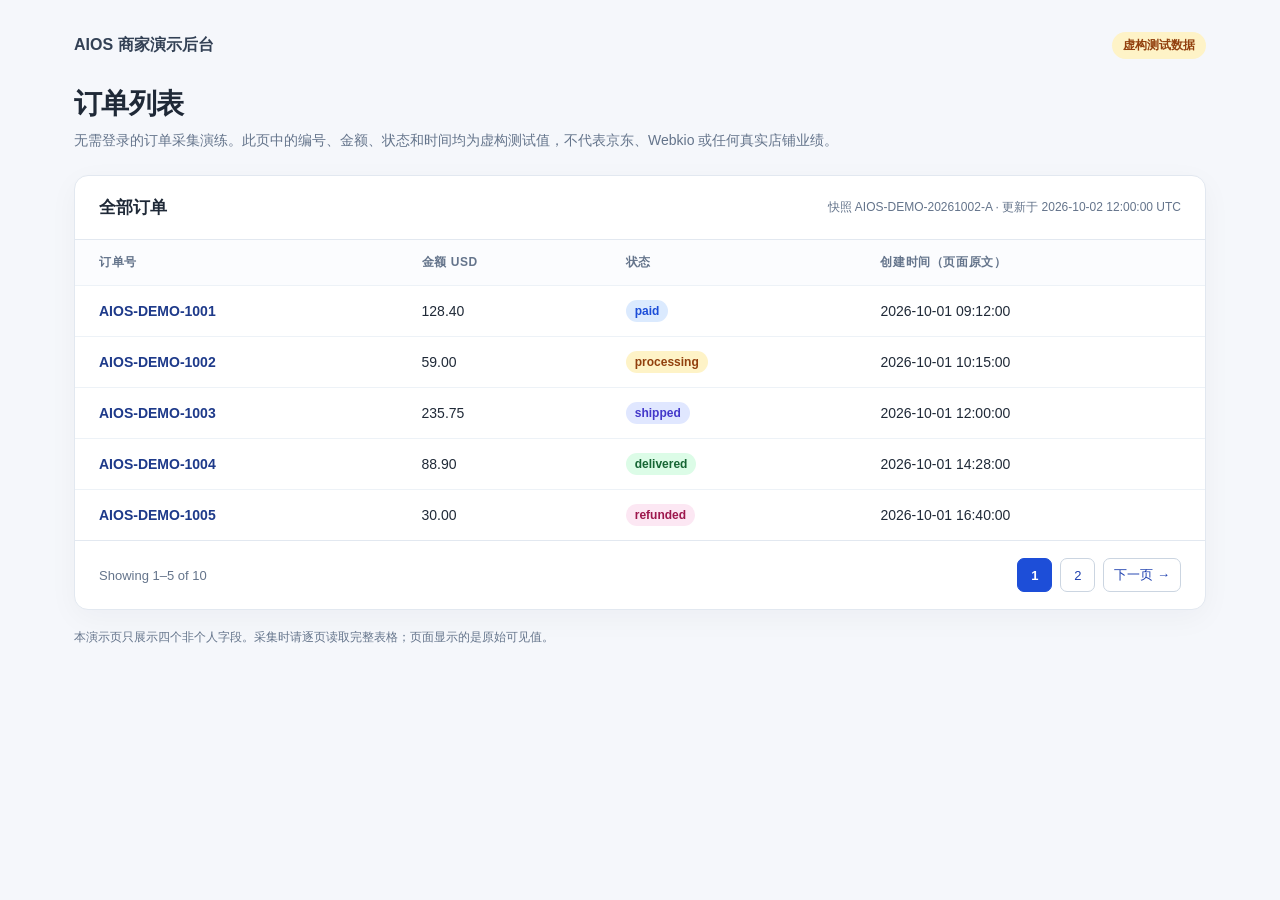
==== docs/index.html @ 689391f9 "Publish synthetic merchant order demo source" ====
<!doctype html>
<html lang="zh-CN">
<head>
  <meta charset="utf-8">
  <meta name="viewport" content="width=device-width, initial-scale=1">
  <meta name="robots" content="noindex,nofollow">
  <title>订单列表 | AIOS 虚构商家演示</title>
  <link rel="stylesheet" href="assets/style.css">
</head>
<body>
  <main class="shell" data-snapshot-id="AIOS-DEMO-20261002-A" data-total-rows="10" data-page-number="1">
    <header class="top"><span class="brand">AIOS 商家演示后台</span><span class="badge">虚构测试数据</span></header>
    <h1 class="title">订单列表</h1>
    <p class="sub">无需登录的订单采集演练。此页中的编号、金额、状态和时间均为虚构测试值，不代表京东、Webkio 或任何真实店铺业绩。</p>
    <section class="panel" aria-label="虚构订单表，第 1 页，共 2 页">
      <div class="panel-head"><h2>全部订单</h2><span class="snapshot">快照 AIOS-DEMO-20261002-A · 更新于 2026-10-02 12:00:00 UTC</span></div>
      <div class="scroll"><table>
        <thead><tr><th scope="col">订单号</th><th scope="col">金额 USD</th><th scope="col">状态</th><th scope="col">创建时间（页面原文）</th></tr></thead>
        <tbody>
          <tr><td data-field="order_id" class="order-id">AIOS-DEMO-1001</td><td data-field="total_usd" class="money">128.40</td><td data-field="status"><span class="status paid">paid</span></td><td data-field="created_raw" class="date">2026-10-01 09:12:00</td></tr>
          <tr><td data-field="order_id" class="order-id">AIOS-DEMO-1002</td><td data-field="total_usd" class="money">59.00</td><td data-field="status"><span class="status processing">processing</span></td><td data-field="created_raw" class="date">2026-10-01 10:15:00</td></tr>
          <tr><td data-field="order_id" class="order-id">AIOS-DEMO-1003</td><td data-field="total_usd" class="money">235.75</td><td data-field="status"><span class="status shipped">shipped</span></td><td data-field="created_raw" class="date">2026-10-01 12:00:00</td></tr>
          <tr><td data-field="order_id" class="order-id">AIOS-DEMO-1004</td><td data-field="total_usd" class="money">88.90</td><td data-field="status"><span class="status delivered">delivered</span></td><td data-field="created_raw" class="date">2026-10-01 14:28:00</td></tr>
          <tr><td data-field="order_id" class="order-id">AIOS-DEMO-1005</td><td data-field="total_usd" class="money">30.00</td><td data-field="status"><span class="status refunded">refunded</span></td><td data-field="created_raw" class="date">2026-10-01 16:40:00</td></tr>
        </tbody>
      </table></div>
      <nav class="pager" aria-label="订单分页"><span>Showing 1–5 of 10</span><div class="pager-links"><strong aria-current="page">1</strong><a href="page-2.html">2</a><a href="page-2.html">下一页 →</a></div></nav>
    </section>
    <p class="note">本演示页只展示四个非个人字段。采集时请逐页读取完整表格；页面显示的是原始可见值。</p>
  </main>
</body>
</html>
---- docs/assets/style.css ----
:root{font-family:Inter,-apple-system,BlinkMacSystemFont,"Segoe UI",sans-serif;color:#1f2937;background:#f5f7fb}*{box-sizing:border-box}body{margin:0}.shell{max-width:1180px;margin:0 auto;padding:32px 24px}.top{display:flex;align-items:center;justify-content:space-between;gap:20px;margin-bottom:26px}.brand{font-size:16px;font-weight:750;color:#334155}.badge{display:inline-block;border-radius:999px;background:#fef3c7;color:#92400e;padding:5px 11px;font-size:12px;font-weight:700}.title{margin:0 0 6px;font-size:28px;letter-spacing:-.025em}.sub{margin:0;color:#64748b;font-size:14px;line-height:1.6}.panel{background:#fff;border:1px solid #e2e8f0;border-radius:14px;box-shadow:0 8px 30px #0f172a0a;overflow:hidden;margin-top:24px}.panel-head{padding:20px 24px;border-bottom:1px solid #e2e8f0;display:flex;justify-content:space-between;gap:12px;align-items:center}.panel-head h2{font-size:17px;margin:0}.snapshot{color:#64748b;font-size:12px}.scroll{overflow-x:auto}table{width:100%;border-collapse:collapse;min-width:700px;text-align:left}th,td{padding:14px 24px;border-bottom:1px solid #edf2f7;font-size:14px}th{color:#64748b;background:#fbfcfe;font-size:12px;font-weight:700;text-transform:uppercase;letter-spacing:.05em}tbody tr:last-child td{border-bottom:0}.order-id{font-weight:650;color:#1e3a8a;font-variant-numeric:tabular-nums}.money,.date{font-variant-numeric:tabular-nums}.status{display:inline-block;padding:4px 9px;border-radius:999px;font-size:12px;font-weight:650}.paid{background:#dbeafe;color:#1d4ed8}.processing{background:#fef3c7;color:#92400e}.shipped{background:#e0e7ff;color:#4338ca}.delivered{background:#dcfce7;color:#166534}.refunded{background:#fce7f3;color:#9d174d}.cancelled{background:#f1f5f9;color:#475569}.pager{border-top:1px solid #e2e8f0;padding:17px 24px;display:flex;align-items:center;justify-content:space-between;gap:18px;color:#64748b;font-size:13px}.pager-links{display:flex;gap:8px;align-items:center}.pager-links a,.pager-links strong{display:inline-flex;align-items:center;justify-content:center;min-width:35px;height:34px;border:1px solid #cbd5e1;border-radius:7px;text-decoration:none;color:#1e40af;font-size:13px;padding:0 10px}.pager-links strong{background:#1d4ed8;border-color:#1d4ed8;color:#fff}.note{font-size:12px;color:#64748b;margin:18px 0;line-height:1.6}@media(max-width:640px){.shell{padding:20px 12px}.top{align-items:flex-start}.title{font-size:23px}.panel-head{display:block}.snapshot{margin-top:8px}.pager{align-items:flex-start;flex-direction:column}}
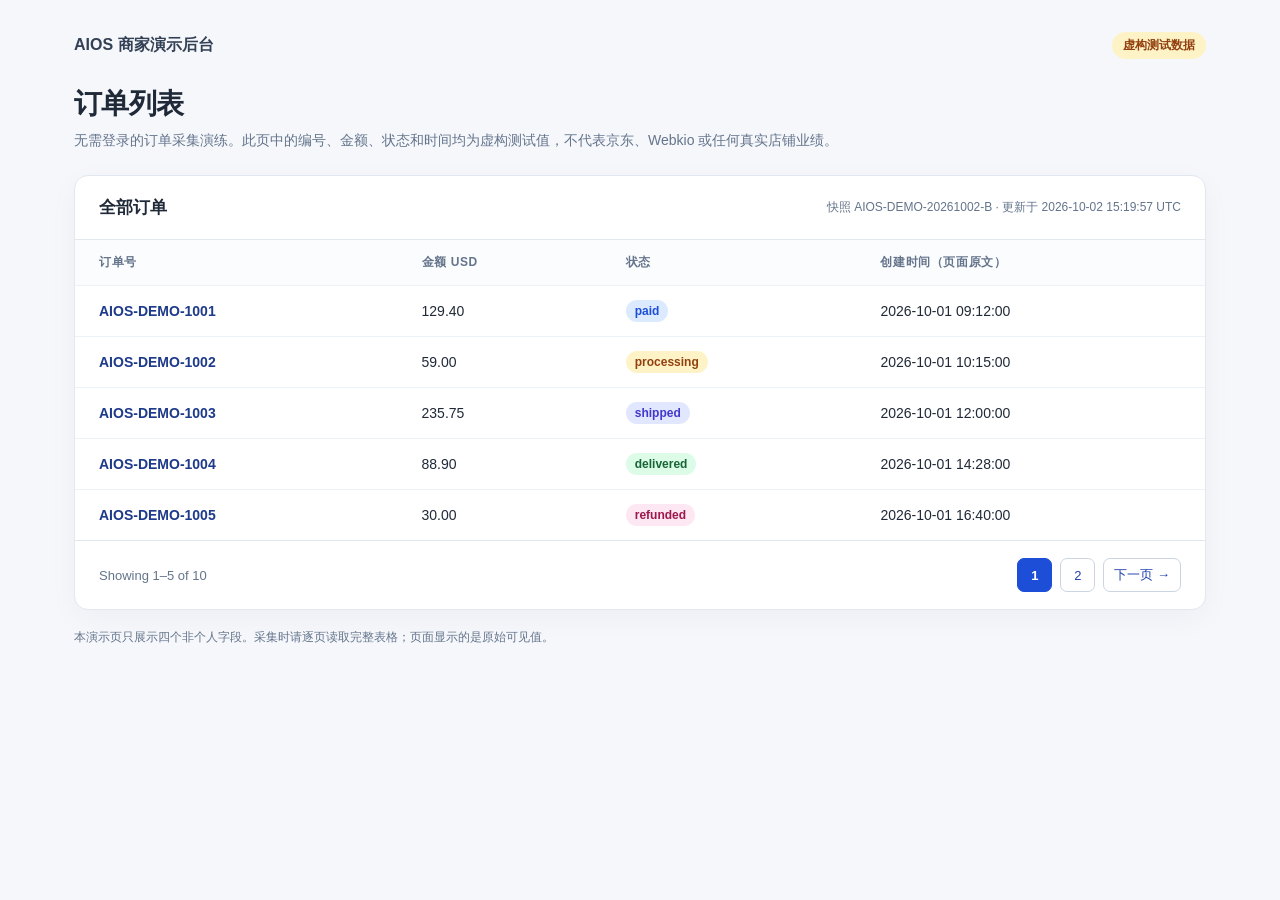
==== commit 661b6fe6: "Publish synthetic snapshot B for independent Dot pipeline trial" ====
--- a/docs/index.html
+++ b/docs/index.html
@@ -8,16 +8,16 @@
   <link rel="stylesheet" href="assets/style.css">
 </head>
 <body>
-  <main class="shell" data-snapshot-id="AIOS-DEMO-20261002-A" data-total-rows="10" data-page-number="1">
+  <main class="shell" data-snapshot-id="AIOS-DEMO-20261002-B" data-total-rows="10" data-page-number="1">
     <header class="top"><span class="brand">AIOS 商家演示后台</span><span class="badge">虚构测试数据</span></header>
     <h1 class="title">订单列表</h1>
     <p class="sub">无需登录的订单采集演练。此页中的编号、金额、状态和时间均为虚构测试值，不代表京东、Webkio 或任何真实店铺业绩。</p>
     <section class="panel" aria-label="虚构订单表，第 1 页，共 2 页">
-      <div class="panel-head"><h2>全部订单</h2><span class="snapshot">快照 AIOS-DEMO-20261002-A · 更新于 2026-10-02 12:00:00 UTC</span></div>
+      <div class="panel-head"><h2>全部订单</h2><span class="snapshot">快照 AIOS-DEMO-20261002-B · 更新于 2026-10-02 15:19:57 UTC</span></div>
       <div class="scroll"><table>
         <thead><tr><th scope="col">订单号</th><th scope="col">金额 USD</th><th scope="col">状态</th><th scope="col">创建时间（页面原文）</th></tr></thead>
         <tbody>
-          <tr><td data-field="order_id" class="order-id">AIOS-DEMO-1001</td><td data-field="total_usd" class="money">128.40</td><td data-field="status"><span class="status paid">paid</span></td><td data-field="created_raw" class="date">2026-10-01 09:12:00</td></tr>
+          <tr><td data-field="order_id" class="order-id">AIOS-DEMO-1001</td><td data-field="total_usd" class="money">129.40</td><td data-field="status"><span class="status paid">paid</span></td><td data-field="created_raw" class="date">2026-10-01 09:12:00</td></tr>
           <tr><td data-field="order_id" class="order-id">AIOS-DEMO-1002</td><td data-field="total_usd" class="money">59.00</td><td data-field="status"><span class="status processing">processing</span></td><td data-field="created_raw" class="date">2026-10-01 10:15:00</td></tr>
           <tr><td data-field="order_id" class="order-id">AIOS-DEMO-1003</td><td data-field="total_usd" class="money">235.75</td><td data-field="status"><span class="status shipped">shipped</span></td><td data-field="created_raw" class="date">2026-10-01 12:00:00</td></tr>
           <tr><td data-field="order_id" class="order-id">AIOS-DEMO-1004</td><td data-field="total_usd" class="money">88.90</td><td data-field="status"><span class="status delivered">delivered</span></td><td data-field="created_raw" class="date">2026-10-01 14:28:00</td></tr>
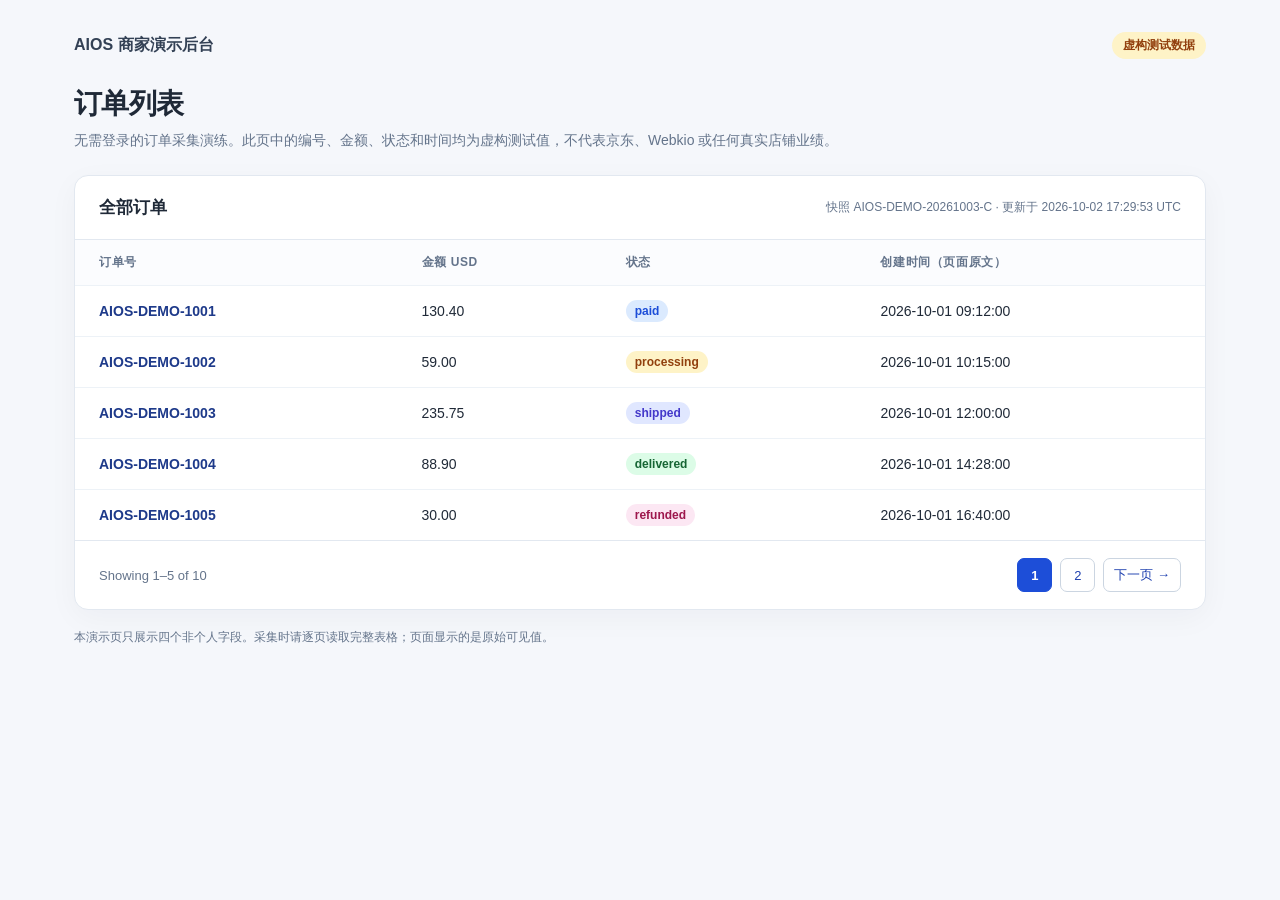
==== commit dd050348: "Publish synthetic snapshot C for independent Dot pipeline trial" ====
--- a/docs/index.html
+++ b/docs/index.html
@@ -8,16 +8,16 @@
   <link rel="stylesheet" href="assets/style.css">
 </head>
 <body>
-  <main class="shell" data-snapshot-id="AIOS-DEMO-20261002-B" data-total-rows="10" data-page-number="1">
+  <main class="shell" data-snapshot-id="AIOS-DEMO-20261003-C" data-total-rows="10" data-page-number="1">
     <header class="top"><span class="brand">AIOS 商家演示后台</span><span class="badge">虚构测试数据</span></header>
     <h1 class="title">订单列表</h1>
     <p class="sub">无需登录的订单采集演练。此页中的编号、金额、状态和时间均为虚构测试值，不代表京东、Webkio 或任何真实店铺业绩。</p>
     <section class="panel" aria-label="虚构订单表，第 1 页，共 2 页">
-      <div class="panel-head"><h2>全部订单</h2><span class="snapshot">快照 AIOS-DEMO-20261002-B · 更新于 2026-10-02 15:19:57 UTC</span></div>
+      <div class="panel-head"><h2>全部订单</h2><span class="snapshot">快照 AIOS-DEMO-20261003-C · 更新于 2026-10-02 17:29:53 UTC</span></div>
       <div class="scroll"><table>
         <thead><tr><th scope="col">订单号</th><th scope="col">金额 USD</th><th scope="col">状态</th><th scope="col">创建时间（页面原文）</th></tr></thead>
         <tbody>
-          <tr><td data-field="order_id" class="order-id">AIOS-DEMO-1001</td><td data-field="total_usd" class="money">129.40</td><td data-field="status"><span class="status paid">paid</span></td><td data-field="created_raw" class="date">2026-10-01 09:12:00</td></tr>
+          <tr><td data-field="order_id" class="order-id">AIOS-DEMO-1001</td><td data-field="total_usd" class="money">130.40</td><td data-field="status"><span class="status paid">paid</span></td><td data-field="created_raw" class="date">2026-10-01 09:12:00</td></tr>
           <tr><td data-field="order_id" class="order-id">AIOS-DEMO-1002</td><td data-field="total_usd" class="money">59.00</td><td data-field="status"><span class="status processing">processing</span></td><td data-field="created_raw" class="date">2026-10-01 10:15:00</td></tr>
           <tr><td data-field="order_id" class="order-id">AIOS-DEMO-1003</td><td data-field="total_usd" class="money">235.75</td><td data-field="status"><span class="status shipped">shipped</span></td><td data-field="created_raw" class="date">2026-10-01 12:00:00</td></tr>
           <tr><td data-field="order_id" class="order-id">AIOS-DEMO-1004</td><td data-field="total_usd" class="money">88.90</td><td data-field="status"><span class="status delivered">delivered</span></td><td data-field="created_raw" class="date">2026-10-01 14:28:00</td></tr>
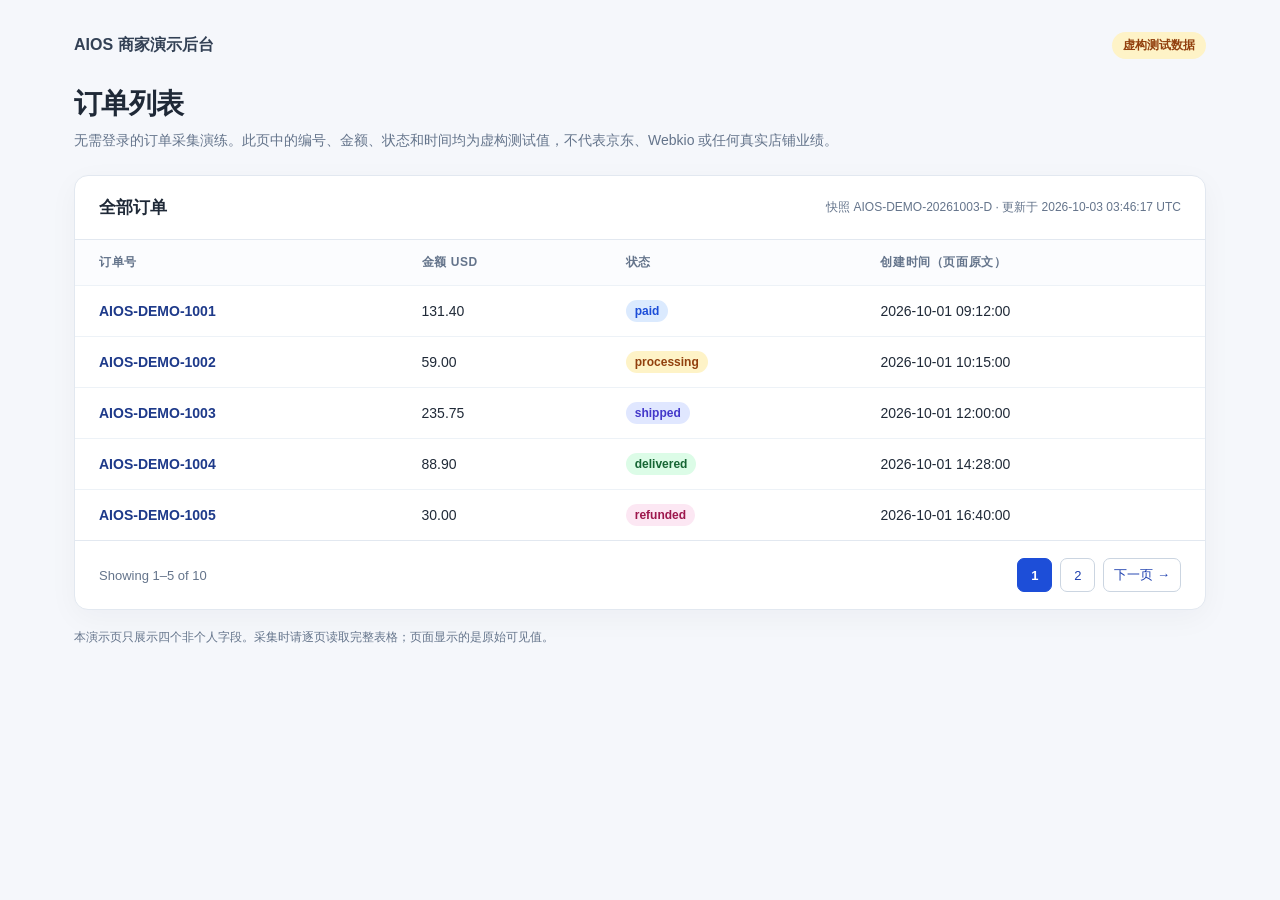
==== commit 610a100f: "Publish synthetic snapshot D for independent Dot OSS trial" ====
--- a/docs/index.html
+++ b/docs/index.html
@@ -8,16 +8,16 @@
   <link rel="stylesheet" href="assets/style.css">
 </head>
 <body>
-  <main class="shell" data-snapshot-id="AIOS-DEMO-20261003-C" data-total-rows="10" data-page-number="1">
+  <main class="shell" data-snapshot-id="AIOS-DEMO-20261003-D" data-total-rows="10" data-page-number="1">
     <header class="top"><span class="brand">AIOS 商家演示后台</span><span class="badge">虚构测试数据</span></header>
     <h1 class="title">订单列表</h1>
     <p class="sub">无需登录的订单采集演练。此页中的编号、金额、状态和时间均为虚构测试值，不代表京东、Webkio 或任何真实店铺业绩。</p>
     <section class="panel" aria-label="虚构订单表，第 1 页，共 2 页">
-      <div class="panel-head"><h2>全部订单</h2><span class="snapshot">快照 AIOS-DEMO-20261003-C · 更新于 2026-10-02 17:29:53 UTC</span></div>
+      <div class="panel-head"><h2>全部订单</h2><span class="snapshot">快照 AIOS-DEMO-20261003-D · 更新于 2026-10-03 03:46:17 UTC</span></div>
       <div class="scroll"><table>
         <thead><tr><th scope="col">订单号</th><th scope="col">金额 USD</th><th scope="col">状态</th><th scope="col">创建时间（页面原文）</th></tr></thead>
         <tbody>
-          <tr><td data-field="order_id" class="order-id">AIOS-DEMO-1001</td><td data-field="total_usd" class="money">130.40</td><td data-field="status"><span class="status paid">paid</span></td><td data-field="created_raw" class="date">2026-10-01 09:12:00</td></tr>
+          <tr><td data-field="order_id" class="order-id">AIOS-DEMO-1001</td><td data-field="total_usd" class="money">131.40</td><td data-field="status"><span class="status paid">paid</span></td><td data-field="created_raw" class="date">2026-10-01 09:12:00</td></tr>
           <tr><td data-field="order_id" class="order-id">AIOS-DEMO-1002</td><td data-field="total_usd" class="money">59.00</td><td data-field="status"><span class="status processing">processing</span></td><td data-field="created_raw" class="date">2026-10-01 10:15:00</td></tr>
           <tr><td data-field="order_id" class="order-id">AIOS-DEMO-1003</td><td data-field="total_usd" class="money">235.75</td><td data-field="status"><span class="status shipped">shipped</span></td><td data-field="created_raw" class="date">2026-10-01 12:00:00</td></tr>
           <tr><td data-field="order_id" class="order-id">AIOS-DEMO-1004</td><td data-field="total_usd" class="money">88.90</td><td data-field="status"><span class="status delivered">delivered</span></td><td data-field="created_raw" class="date">2026-10-01 14:28:00</td></tr>
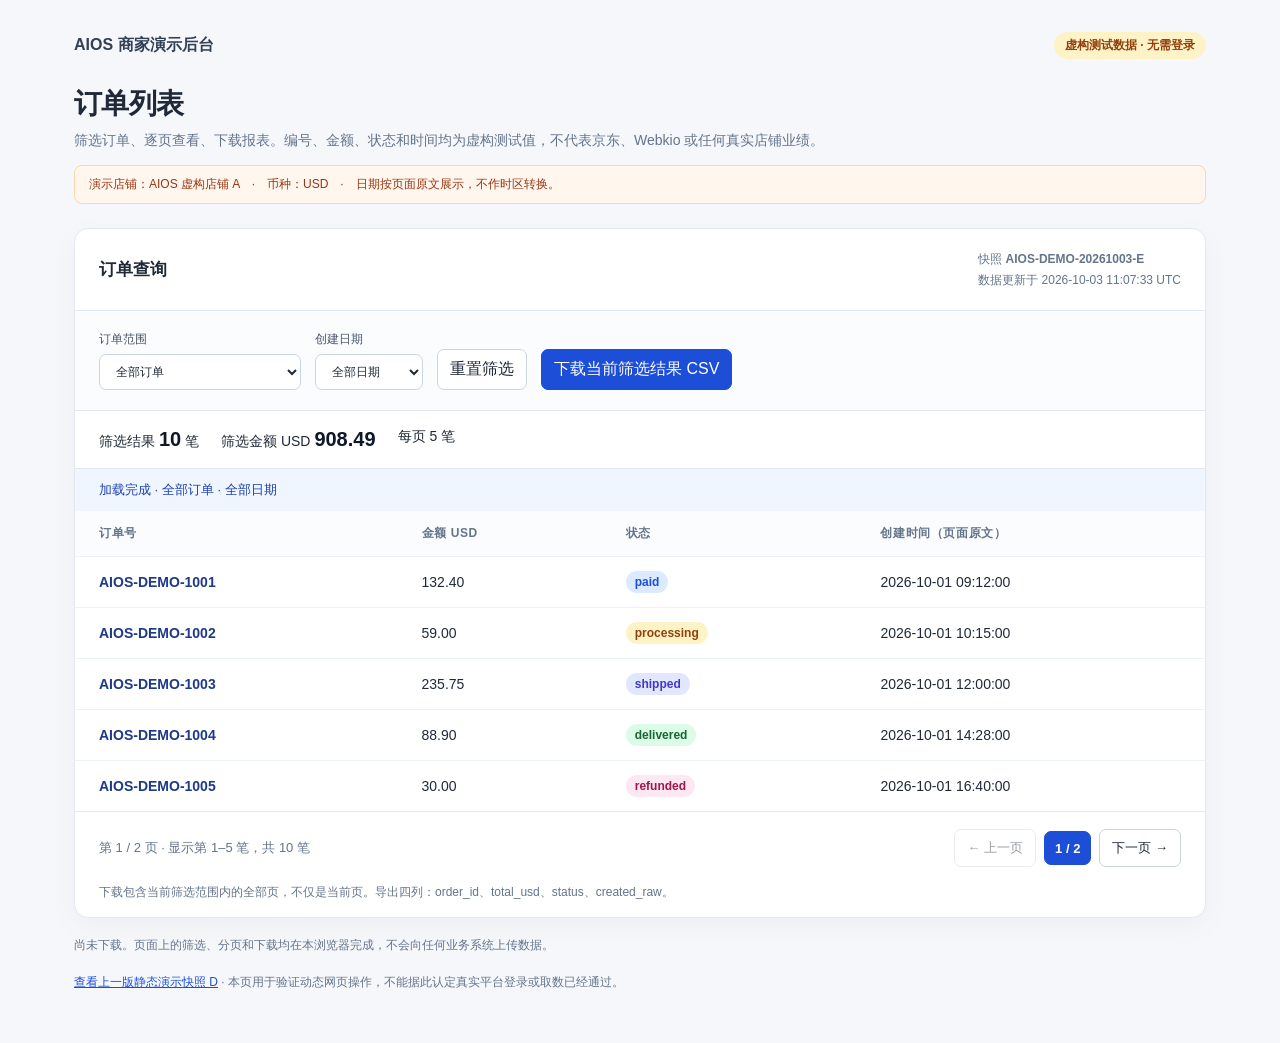
==== commit d271f7c2: "Add synthetic E interactive source for native Dot collection trial" ====
--- a/docs/index.html
+++ b/docs/index.html
@@ -4,29 +4,41 @@
   <meta charset="utf-8">
   <meta name="viewport" content="width=device-width, initial-scale=1">
   <meta name="robots" content="noindex,nofollow">
-  <title>订单列表 | AIOS 虚构商家演示</title>
+  <link rel="icon" href="data:,">
+  <title>订单列表 · 动态取数演练 | AIOS 虚构商家演示</title>
   <link rel="stylesheet" href="assets/style.css">
+  <style>
+    button,select{font:inherit;border:1px solid #cbd5e1;border-radius:7px;background:white;padding:9px 12px;color:#1f2937}button{cursor:pointer}button:disabled{opacity:.45;cursor:default}button.primary{background:#1d4ed8;border-color:#1d4ed8;color:white}.filters{display:flex;flex-wrap:wrap;gap:14px;align-items:end;padding:20px 24px;background:#fbfcfe;border-bottom:1px solid #e2e8f0}.filters label{display:grid;gap:6px;font-size:12px;color:#475569}.summary{display:flex;gap:22px;flex-wrap:wrap;padding:17px 24px;border-bottom:1px solid #e2e8f0;font-size:14px}.summary strong{font-size:20px;color:#0f172a}.loading{padding:12px 24px;color:#1e40af;background:#eff6ff;font-size:13px;min-height:40px}.download-note{padding:0 24px 16px;margin:0;font-size:12px;color:#64748b}.empty{text-align:center;color:#64748b}.snapshot{line-height:1.7}.pager-links button{font-size:13px}.banner{font-size:12px;background:#fff7ed;color:#9a3412;padding:10px 14px;border:1px solid #fed7aa;border-radius:8px;margin-top:14px}a{color:#1d4ed8}button:focus-visible,select:focus-visible,a:focus-visible{outline:3px solid #60a5fa;outline-offset:3px}
+  </style>
+  <script defer src="assets/fixture-data.js"></script>
+  <script defer src="assets/app.js"></script>
 </head>
 <body>
-  <main class="shell" data-snapshot-id="AIOS-DEMO-20261003-D" data-total-rows="10" data-page-number="1">
-    <header class="top"><span class="brand">AIOS 商家演示后台</span><span class="badge">虚构测试数据</span></header>
+  <main class="shell" data-snapshot-id="AIOS-DEMO-20261003-E" data-source-updated-at="2026-10-03 11:07:33 UTC" data-total-rows="10" data-page-number="1" data-initial-page="1">
+    <header class="top"><span class="brand">AIOS 商家演示后台</span><span class="badge">虚构测试数据 · 无需登录</span></header>
     <h1 class="title">订单列表</h1>
-    <p class="sub">无需登录的订单采集演练。此页中的编号、金额、状态和时间均为虚构测试值，不代表京东、Webkio 或任何真实店铺业绩。</p>
-    <section class="panel" aria-label="虚构订单表，第 1 页，共 2 页">
-      <div class="panel-head"><h2>全部订单</h2><span class="snapshot">快照 AIOS-DEMO-20261003-D · 更新于 2026-10-03 03:46:17 UTC</span></div>
-      <div class="scroll"><table>
-        <thead><tr><th scope="col">订单号</th><th scope="col">金额 USD</th><th scope="col">状态</th><th scope="col">创建时间（页面原文）</th></tr></thead>
-        <tbody>
-          <tr><td data-field="order_id" class="order-id">AIOS-DEMO-1001</td><td data-field="total_usd" class="money">131.40</td><td data-field="status"><span class="status paid">paid</span></td><td data-field="created_raw" class="date">2026-10-01 09:12:00</td></tr>
-          <tr><td data-field="order_id" class="order-id">AIOS-DEMO-1002</td><td data-field="total_usd" class="money">59.00</td><td data-field="status"><span class="status processing">processing</span></td><td data-field="created_raw" class="date">2026-10-01 10:15:00</td></tr>
-          <tr><td data-field="order_id" class="order-id">AIOS-DEMO-1003</td><td data-field="total_usd" class="money">235.75</td><td data-field="status"><span class="status shipped">shipped</span></td><td data-field="created_raw" class="date">2026-10-01 12:00:00</td></tr>
-          <tr><td data-field="order_id" class="order-id">AIOS-DEMO-1004</td><td data-field="total_usd" class="money">88.90</td><td data-field="status"><span class="status delivered">delivered</span></td><td data-field="created_raw" class="date">2026-10-01 14:28:00</td></tr>
-          <tr><td data-field="order_id" class="order-id">AIOS-DEMO-1005</td><td data-field="total_usd" class="money">30.00</td><td data-field="status"><span class="status refunded">refunded</span></td><td data-field="created_raw" class="date">2026-10-01 16:40:00</td></tr>
-        </tbody>
-      </table></div>
-      <nav class="pager" aria-label="订单分页"><span>Showing 1–5 of 10</span><div class="pager-links"><strong aria-current="page">1</strong><a href="page-2.html">2</a><a href="page-2.html">下一页 →</a></div></nav>
+    <p class="sub">筛选订单、逐页查看、下载报表。编号、金额、状态和时间均为虚构测试值，不代表京东、Webkio 或任何真实店铺业绩。</p>
+    <p class="banner">演示店铺：AIOS 虚构店铺 A　·　币种：USD　·　日期按页面原文展示，不作时区转换。</p>
+    <section class="panel" aria-label="虚构订单列表" aria-busy="true">
+      <div class="panel-head"><h2>订单查询</h2><span class="snapshot">快照 <b>AIOS-DEMO-20261003-E</b><br>数据更新于 <time id="source-updated">2026-10-03 11:07:33 UTC</time></span></div>
+      <form class="filters" id="filters">
+        <label for="status-filter">订单范围<select id="status-filter" disabled>
+          <option value="all">全部订单</option><option value="eligible">有效订单（排除退款、取消）</option>
+          <option value="paid">已支付 paid</option><option value="processing">处理中 processing</option><option value="shipped">已发货 shipped</option><option value="delivered">已送达 delivered</option><option value="refunded">已退款 refunded</option><option value="cancelled">已取消 cancelled</option>
+        </select></label>
+        <label for="date-filter">创建日期<select id="date-filter" disabled><option value="all">全部日期</option><option value="2026-10-01">2026-10-01</option><option value="2026-10-02">2026-10-02</option></select></label>
+        <button type="button" id="reset" disabled>重置筛选</button>
+        <button type="button" id="download" class="primary" disabled>下载当前筛选结果 CSV</button>
+      </form>
+      <div class="summary"><span>筛选结果 <strong id="filtered-count">—</strong> 笔</span><span>筛选金额 USD <strong id="filtered-total">—</strong></span><span>每页 5 笔</span></div>
+      <div id="load-state" class="loading" role="status" aria-live="polite">正在加载演示订单，请稍候…</div>
+      <div class="scroll"><table aria-label="当前页订单"><thead><tr><th scope="col">订单号</th><th scope="col">金额 USD</th><th scope="col">状态</th><th scope="col">创建时间（页面原文）</th></tr></thead><tbody id="order-rows"></tbody></table></div>
+      <nav class="pager" aria-label="订单分页"><span id="page-summary">正在加载…</span><div class="pager-links"><button type="button" id="previous" disabled>← 上一页</button><strong id="page-number" aria-current="page">—</strong><button type="button" id="next" disabled>下一页 →</button></div></nav>
+      <p class="download-note">下载包含当前筛选范围内的全部页，不仅是当前页。导出四列：order_id、total_usd、status、created_raw。</p>
     </section>
-    <p class="note">本演示页只展示四个非个人字段。采集时请逐页读取完整表格；页面显示的是原始可见值。</p>
+    <p class="note" id="download-state" role="status" aria-live="polite">尚未下载。页面上的筛选、分页和下载均在本浏览器完成，不会向任何业务系统上传数据。</p>
+    <p class="note"><a href="snapshots/AIOS-DEMO-20261003-D/">查看上一版静态演示快照 D</a> · 本页用于验证动态网页操作，不能据此认定真实平台登录或取数已经通过。</p>
+    <noscript><p class="banner">此演示需要启用 JavaScript 才能筛选、翻页和下载。数据加载尚未完成。</p></noscript>
   </main>
 </body>
 </html>
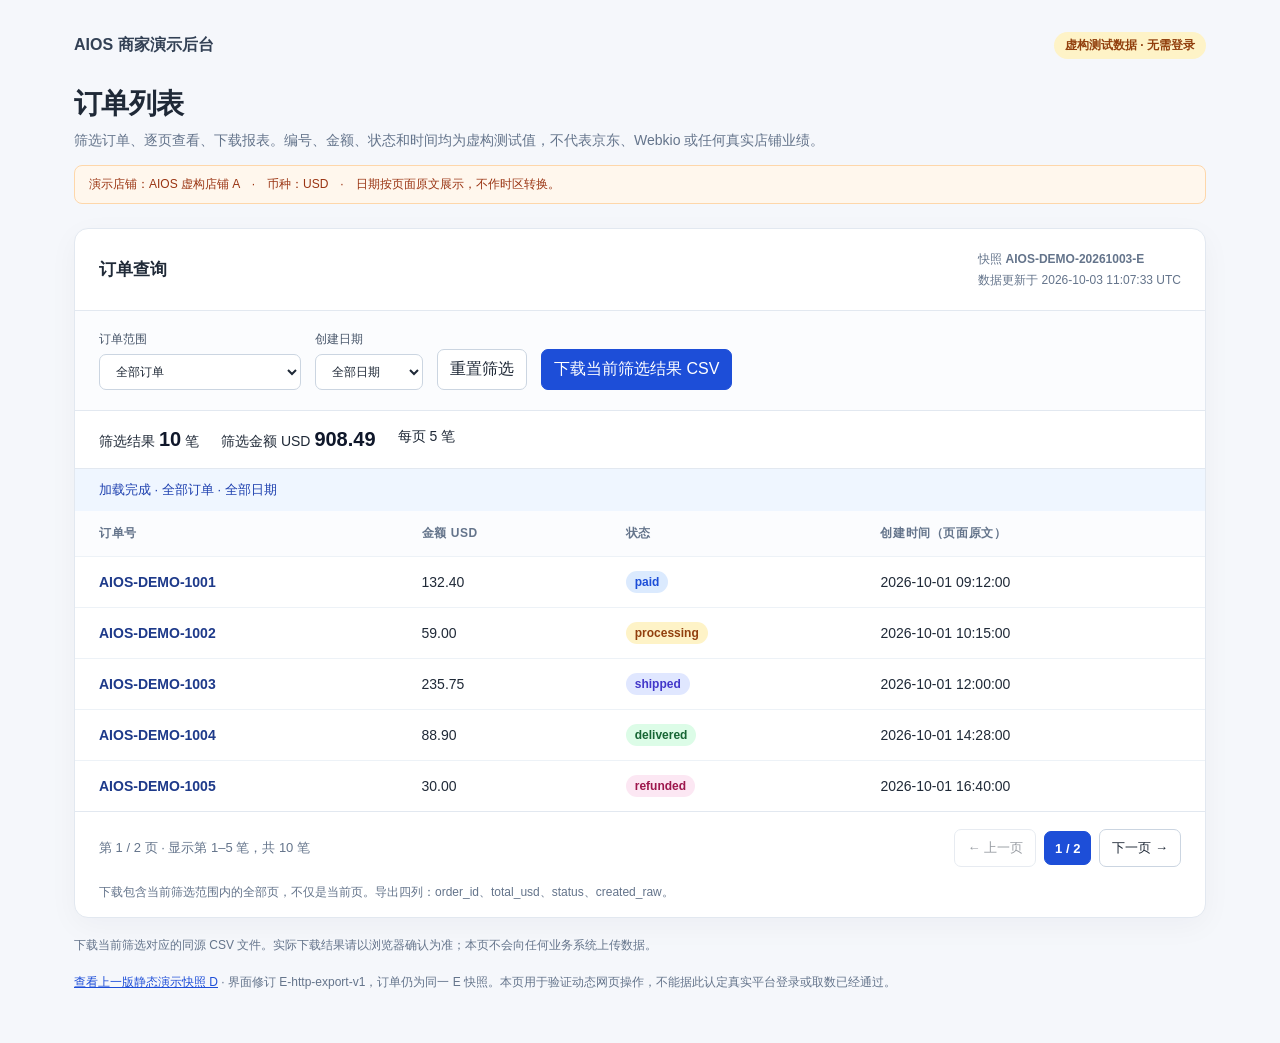
==== commit c698a4c6: "Synthetic E HTTP export links; business rows unchanged" ====
--- a/docs/index.html
+++ b/docs/index.html
@@ -8,13 +8,13 @@
   <title>订单列表 · 动态取数演练 | AIOS 虚构商家演示</title>
   <link rel="stylesheet" href="assets/style.css">
   <style>
-    button,select{font:inherit;border:1px solid #cbd5e1;border-radius:7px;background:white;padding:9px 12px;color:#1f2937}button{cursor:pointer}button:disabled{opacity:.45;cursor:default}button.primary{background:#1d4ed8;border-color:#1d4ed8;color:white}.filters{display:flex;flex-wrap:wrap;gap:14px;align-items:end;padding:20px 24px;background:#fbfcfe;border-bottom:1px solid #e2e8f0}.filters label{display:grid;gap:6px;font-size:12px;color:#475569}.summary{display:flex;gap:22px;flex-wrap:wrap;padding:17px 24px;border-bottom:1px solid #e2e8f0;font-size:14px}.summary strong{font-size:20px;color:#0f172a}.loading{padding:12px 24px;color:#1e40af;background:#eff6ff;font-size:13px;min-height:40px}.download-note{padding:0 24px 16px;margin:0;font-size:12px;color:#64748b}.empty{text-align:center;color:#64748b}.snapshot{line-height:1.7}.pager-links button{font-size:13px}.banner{font-size:12px;background:#fff7ed;color:#9a3412;padding:10px 14px;border:1px solid #fed7aa;border-radius:8px;margin-top:14px}a{color:#1d4ed8}button:focus-visible,select:focus-visible,a:focus-visible{outline:3px solid #60a5fa;outline-offset:3px}
+    button,select,a.download{font:inherit;border:1px solid #cbd5e1;border-radius:7px;background:white;padding:9px 12px;color:#1f2937}button{cursor:pointer}button:disabled,a.download[aria-disabled="true"]{opacity:.45;cursor:default}a.download{text-decoration:none}a.download[aria-disabled="true"]{pointer-events:none}button.primary,a.download.primary{background:#1d4ed8;border-color:#1d4ed8;color:white}.filters{display:flex;flex-wrap:wrap;gap:14px;align-items:end;padding:20px 24px;background:#fbfcfe;border-bottom:1px solid #e2e8f0}.filters label{display:grid;gap:6px;font-size:12px;color:#475569}.summary{display:flex;gap:22px;flex-wrap:wrap;padding:17px 24px;border-bottom:1px solid #e2e8f0;font-size:14px}.summary strong{font-size:20px;color:#0f172a}.loading{padding:12px 24px;color:#1e40af;background:#eff6ff;font-size:13px;min-height:40px}.download-note{padding:0 24px 16px;margin:0;font-size:12px;color:#64748b}.empty{text-align:center;color:#64748b}.snapshot{line-height:1.7}.pager-links button{font-size:13px}.banner{font-size:12px;background:#fff7ed;color:#9a3412;padding:10px 14px;border:1px solid #fed7aa;border-radius:8px;margin-top:14px}a{color:#1d4ed8}button:focus-visible,select:focus-visible,a:focus-visible{outline:3px solid #60a5fa;outline-offset:3px}
   </style>
   <script defer src="assets/fixture-data.js"></script>
   <script defer src="assets/app.js"></script>
 </head>
 <body>
-  <main class="shell" data-snapshot-id="AIOS-DEMO-20261003-E" data-source-updated-at="2026-10-03 11:07:33 UTC" data-total-rows="10" data-page-number="1" data-initial-page="1">
+  <main class="shell" data-ui-revision="E-http-export-v1" data-snapshot-id="AIOS-DEMO-20261003-E" data-source-updated-at="2026-10-03 11:07:33 UTC" data-total-rows="10" data-page-number="1" data-initial-page="1">
     <header class="top"><span class="brand">AIOS 商家演示后台</span><span class="badge">虚构测试数据 · 无需登录</span></header>
     <h1 class="title">订单列表</h1>
     <p class="sub">筛选订单、逐页查看、下载报表。编号、金额、状态和时间均为虚构测试值，不代表京东、Webkio 或任何真实店铺业绩。</p>
@@ -28,7 +28,7 @@
         </select></label>
         <label for="date-filter">创建日期<select id="date-filter" disabled><option value="all">全部日期</option><option value="2026-10-01">2026-10-01</option><option value="2026-10-02">2026-10-02</option></select></label>
         <button type="button" id="reset" disabled>重置筛选</button>
-        <button type="button" id="download" class="primary" disabled>下载当前筛选结果 CSV</button>
+        <a id="download" class="primary download" aria-disabled="true" tabindex="-1">下载当前筛选结果 CSV</a>
       </form>
       <div class="summary"><span>筛选结果 <strong id="filtered-count">—</strong> 笔</span><span>筛选金额 USD <strong id="filtered-total">—</strong></span><span>每页 5 笔</span></div>
       <div id="load-state" class="loading" role="status" aria-live="polite">正在加载演示订单，请稍候…</div>
@@ -36,8 +36,8 @@
       <nav class="pager" aria-label="订单分页"><span id="page-summary">正在加载…</span><div class="pager-links"><button type="button" id="previous" disabled>← 上一页</button><strong id="page-number" aria-current="page">—</strong><button type="button" id="next" disabled>下一页 →</button></div></nav>
       <p class="download-note">下载包含当前筛选范围内的全部页，不仅是当前页。导出四列：order_id、total_usd、status、created_raw。</p>
     </section>
-    <p class="note" id="download-state" role="status" aria-live="polite">尚未下载。页面上的筛选、分页和下载均在本浏览器完成，不会向任何业务系统上传数据。</p>
-    <p class="note"><a href="snapshots/AIOS-DEMO-20261003-D/">查看上一版静态演示快照 D</a> · 本页用于验证动态网页操作，不能据此认定真实平台登录或取数已经通过。</p>
+    <p class="note" id="download-state" role="status" aria-live="polite">下载当前筛选对应的同源 CSV 文件。实际下载结果请以浏览器确认为准；本页不会向任何业务系统上传数据。</p>
+    <p class="note"><a href="snapshots/AIOS-DEMO-20261003-D/">查看上一版静态演示快照 D</a> · 界面修订 E-http-export-v1，订单仍为同一 E 快照。本页用于验证动态网页操作，不能据此认定真实平台登录或取数已经通过。</p>
     <noscript><p class="banner">此演示需要启用 JavaScript 才能筛选、翻页和下载。数据加载尚未完成。</p></noscript>
   </main>
 </body>
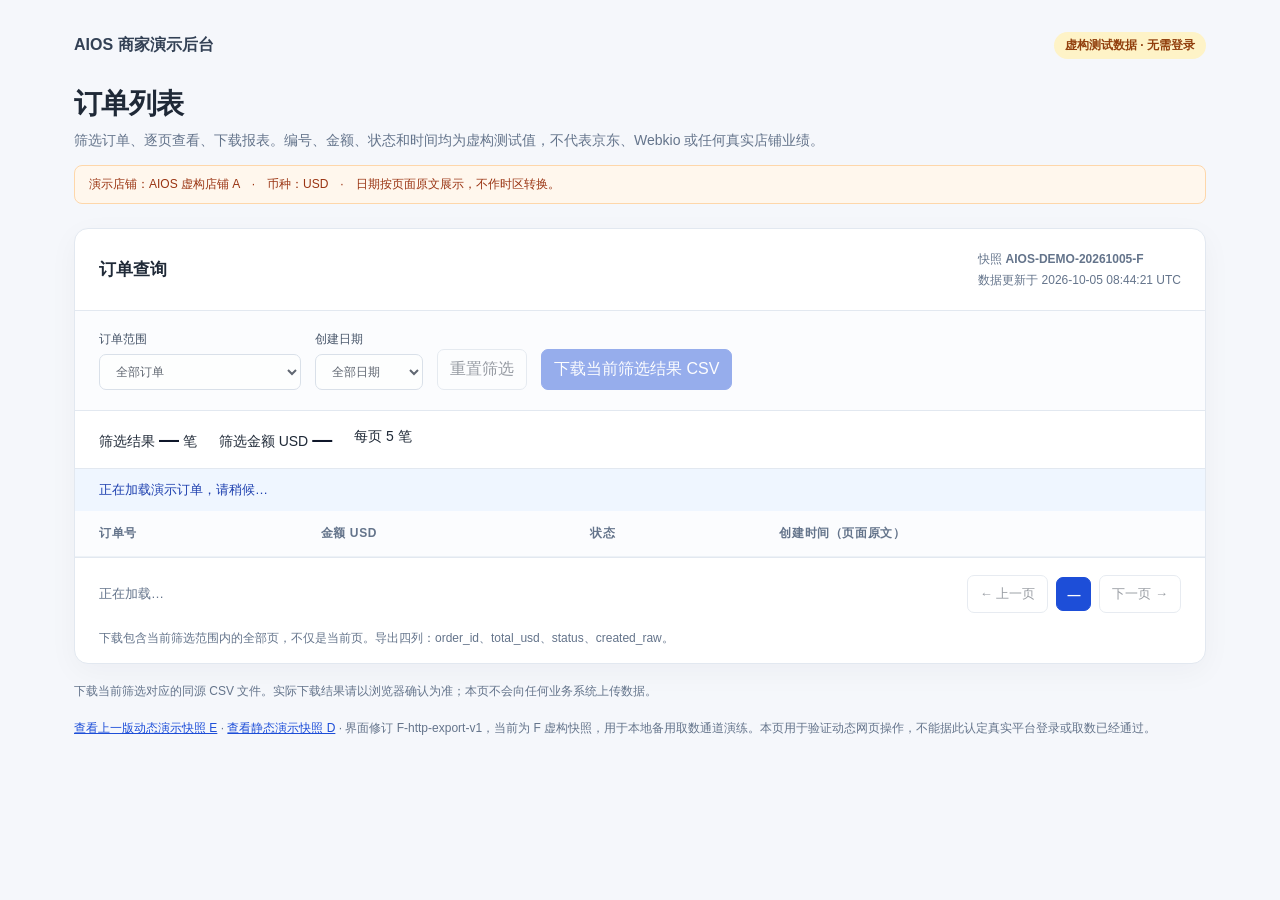
==== commit 3e65b56b: "Add synthetic F source and preserved E snapshot for local backup trial" ====
--- a/docs/index.html
+++ b/docs/index.html
@@ -14,13 +14,13 @@
   <script defer src="assets/app.js"></script>
 </head>
 <body>
-  <main class="shell" data-ui-revision="E-http-export-v1" data-snapshot-id="AIOS-DEMO-20261003-E" data-source-updated-at="2026-10-03 11:07:33 UTC" data-total-rows="10" data-page-number="1" data-initial-page="1">
+  <main class="shell" data-ui-revision="F-http-export-v1" data-snapshot-id="AIOS-DEMO-20261005-F" data-source-updated-at="2026-10-05 08:44:21 UTC" data-total-rows="10" data-page-number="1" data-initial-page="1">
     <header class="top"><span class="brand">AIOS 商家演示后台</span><span class="badge">虚构测试数据 · 无需登录</span></header>
     <h1 class="title">订单列表</h1>
     <p class="sub">筛选订单、逐页查看、下载报表。编号、金额、状态和时间均为虚构测试值，不代表京东、Webkio 或任何真实店铺业绩。</p>
     <p class="banner">演示店铺：AIOS 虚构店铺 A　·　币种：USD　·　日期按页面原文展示，不作时区转换。</p>
     <section class="panel" aria-label="虚构订单列表" aria-busy="true">
-      <div class="panel-head"><h2>订单查询</h2><span class="snapshot">快照 <b>AIOS-DEMO-20261003-E</b><br>数据更新于 <time id="source-updated">2026-10-03 11:07:33 UTC</time></span></div>
+      <div class="panel-head"><h2>订单查询</h2><span class="snapshot">快照 <b>AIOS-DEMO-20261005-F</b><br>数据更新于 <time id="source-updated">2026-10-05 08:44:21 UTC</time></span></div>
       <form class="filters" id="filters">
         <label for="status-filter">订单范围<select id="status-filter" disabled>
           <option value="all">全部订单</option><option value="eligible">有效订单（排除退款、取消）</option>
@@ -37,7 +37,7 @@
       <p class="download-note">下载包含当前筛选范围内的全部页，不仅是当前页。导出四列：order_id、total_usd、status、created_raw。</p>
     </section>
     <p class="note" id="download-state" role="status" aria-live="polite">下载当前筛选对应的同源 CSV 文件。实际下载结果请以浏览器确认为准；本页不会向任何业务系统上传数据。</p>
-    <p class="note"><a href="snapshots/AIOS-DEMO-20261003-D/">查看上一版静态演示快照 D</a> · 界面修订 E-http-export-v1，订单仍为同一 E 快照。本页用于验证动态网页操作，不能据此认定真实平台登录或取数已经通过。</p>
+    <p class="note"><a href="snapshots/AIOS-DEMO-20261003-E/">查看上一版动态演示快照 E</a> · <a href="snapshots/AIOS-DEMO-20261003-D/">查看静态演示快照 D</a> · 界面修订 F-http-export-v1，当前为 F 虚构快照，用于本地备用取数通道演练。本页用于验证动态网页操作，不能据此认定真实平台登录或取数已经通过。</p>
     <noscript><p class="banner">此演示需要启用 JavaScript 才能筛选、翻页和下载。数据加载尚未完成。</p></noscript>
   </main>
 </body>
